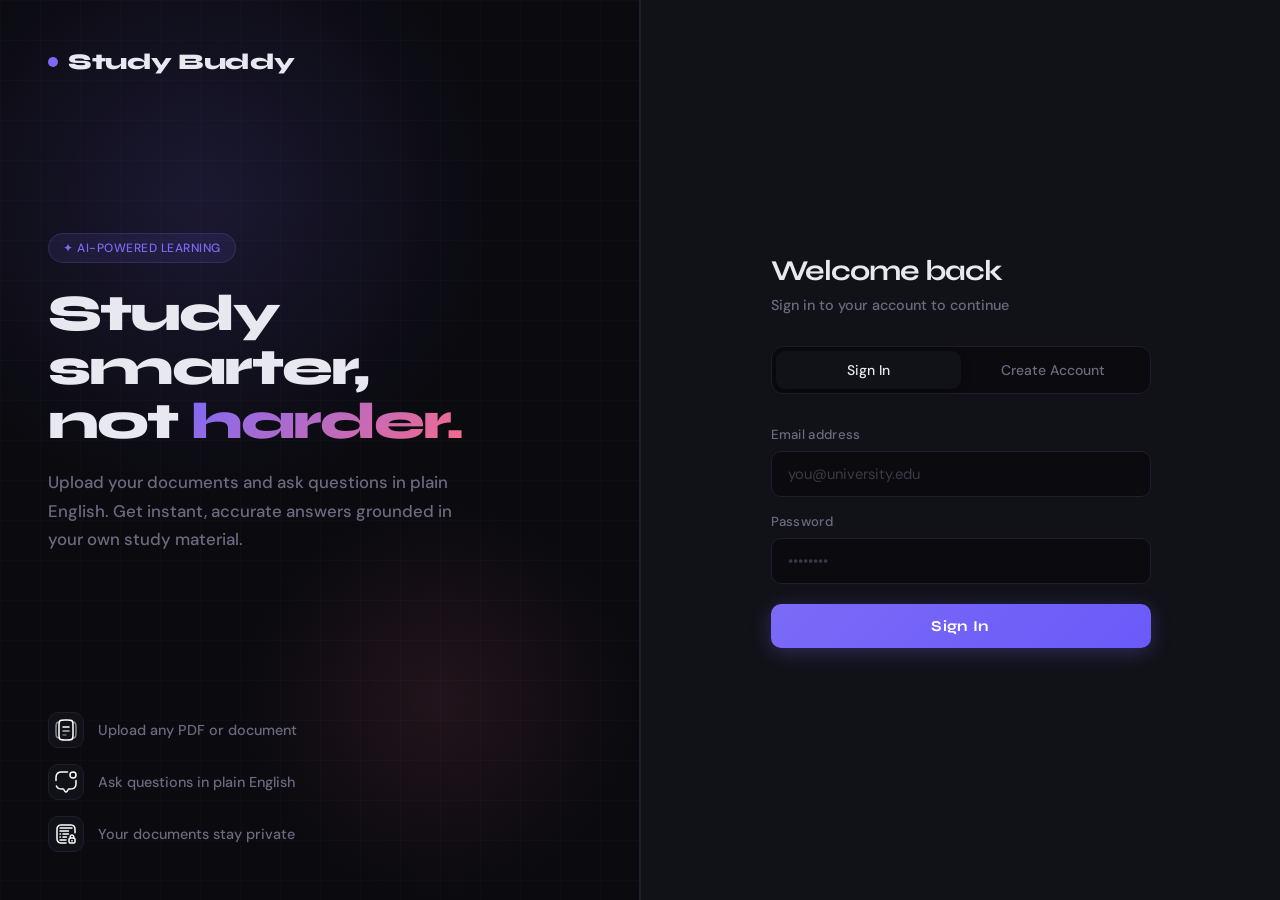
==== static/index.html @ 69e53f89 "Login / Signup page" ====
<!DOCTYPE html>
<html lang="en">
<head>
    <meta charset="UTF-8">
    <meta name="viewport" content="width=device-width, initial-scale=1.0">
    <title>Study Buddy — Learn Deeper</title>
    <link href="https://fonts.googleapis.com/css2?family=Syne:wght@400;600;700;800&family=DM+Sans:ital,wght@0,300;0,400;0,500;1,300&display=swap" rel="stylesheet">
    <style>
        :root {
            --bg: #0a0a0f;
            --surface: #111118;
            --border: #1e1e2e;
            --accent: #7c6af7;
            --accent2: #f76a8a;
            --text: #e8e8f0;
            --muted: #6b6b80;
            --success: #4ade80;
            --error: #f87171;
        }

        * { margin: 0; padding: 0; box-sizing: border-box; }

        body {
            background: var(--bg);
            color: var(--text);
            font-family: 'DM Sans', sans-serif;
            min-height: 100vh;
            display: flex;
            overflow: hidden;
        }

        /* LEFT PANEL */
        .left {
            flex: 1;
            display: flex;
            flex-direction: column;
            justify-content: space-between;
            padding: 48px;
            position: relative;
            overflow: hidden;
        }

        .left::before {
            content: '';
            position: absolute;
            width: 600px;
            height: 600px;
            background: radial-gradient(circle, rgba(124,106,247,0.15) 0%, transparent 70%);
            top: -100px;
            left: -100px;
            pointer-events: none;
        }

        .left::after {
            content: '';
            position: absolute;
            width: 400px;
            height: 400px;
            background: radial-gradient(circle, rgba(247,106,138,0.1) 0%, transparent 70%);
            bottom: 0;
            right: 0;
            pointer-events: none;
        }

        .logo {
            font-family: 'Syne', sans-serif;
            font-weight: 800;
            font-size: 1.4rem;
            letter-spacing: -0.5px;
            display: flex;
            align-items: center;
            gap: 10px;
            z-index: 1;
        }

        .logo-dot {
            width: 10px;
            height: 10px;
            background: var(--accent);
            border-radius: 50%;
            animation: pulse 2s ease-in-out infinite;
        }

        @keyframes pulse {
            0%, 100% { transform: scale(1); opacity: 1; }
            50% { transform: scale(1.4); opacity: 0.7; }
        }

        .hero {
            z-index: 1;
        }

        .hero-tag {
            display: inline-block;
            font-size: 0.75rem;
            font-weight: 500;
            color: var(--accent);
            background: rgba(124,106,247,0.1);
            border: 1px solid rgba(124,106,247,0.2);
            padding: 6px 14px;
            border-radius: 100px;
            margin-bottom: 24px;
            letter-spacing: 0.5px;
            text-transform: uppercase;
        }

        .hero h1 {
            font-family: 'Syne', sans-serif;
            font-weight: 800;
            font-size: clamp(2.5rem, 4vw, 3.8rem);
            line-height: 1.05;
            letter-spacing: -2px;
            margin-bottom: 20px;
        }

        .hero h1 span {
            background: linear-gradient(135deg, var(--accent), var(--accent2));
            -webkit-background-clip: text;
            -webkit-text-fill-color: transparent;
            background-clip: text;
        }

        .hero p {
            color: var(--muted);
            font-size: 1.05rem;
            line-height: 1.7;
            max-width: 420px;
            font-weight: 500;
        }

        .features {
            display: flex;
            flex-direction: column;
            gap: 16px;
            z-index: 1;
        }

        .feature {
            display: flex;
            align-items: center;
            gap: 14px;
            color: var(--muted);
            font-size: 0.9rem;
        }

        .feature span{
            color: var(--muted);
            font-size: 0.9rem;
            line-height: 1.7;
            max-width: 420px;
            font-weight: 500;
        }

        .feature-icon {
            width: 36px;
            height: 36px;
            background: var(--surface);
            border: 1px solid var(--border);
            border-radius: 10px;
            display: flex;
            align-items: center;
            justify-content: center;
            font-size: 1rem;
            flex-shrink: 0;
        }

        /* DIVIDER */
        .divider {
            width: 1px;
            background: var(--border);
        }

        /* RIGHT PANEL */
        .right {
            width: 50%;
            display: flex;
            align-items: center;
            justify-content: center;
            padding: 48px 40px;
            background: var(--surface);
            border-left: 1px solid var(--border);
        }

        .form-container {
            width: 100%;
            max-width: 380px;
            animation: fadeUp 0.5s ease forwards;
        }

        .form-title {
            font-family: 'Syne', sans-serif;
            font-weight: 700;
            font-size: 1.8rem;
            letter-spacing: -1px;
            margin-bottom: 8px;
        }

        .form-subtitle {
            color: var(--muted);
            font-size: 0.9rem;
            margin-bottom: 32px;
            font-weight: 500;
        }

        .tabs {
            display: flex;
            background: var(--bg);
            border-radius: 12px;
            padding: 4px;
            margin-bottom: 32px;
            border: 1px solid var(--border);
        }

        .tab {
            flex: 1;
            padding: 10px;
            text-align: center;
            font-size: 0.875rem;
            font-weight: 500;
            color: var(--muted);
            cursor: pointer;
            border-radius: 9px;
            transition: all 0.2s ease;
            font-family: 'DM Sans', sans-serif;
            border: none;
            background: none;
        }

        .tab.active {
            background: var(--surface);
            color: var(--text);
            box-shadow: 0 2px 8px rgba(0,0,0,0.3);
        }

        .form { display: flex; flex-direction: column; gap: 16px; }

        .field { display: flex; flex-direction: column; gap: 8px; }

        .field label {
            font-size: 0.825rem;
            font-weight: 500;
            color: var(--muted);
            letter-spacing: 0.3px;
        }

        .field input {
            background: var(--bg);
            border: 1px solid var(--border);
            border-radius: 10px;
            padding: 12px 16px;
            color: var(--text);
            font-family: 'DM Sans', sans-serif;
            font-size: 0.925rem;
            transition: all 0.2s ease;
            outline: none;
        }

        .field input:focus {
            border-color: var(--accent);
            box-shadow: 0 0 0 3px rgba(124,106,247,0.1);
        }

        .field input::placeholder { color: var(--muted); opacity: 0.5; }

        .btn {
            padding: 13px;
            border-radius: 10px;
            border: none;
            font-family: 'Syne', sans-serif;
            font-weight: 700;
            font-size: 0.95rem;
            cursor: pointer;
            transition: all 0.2s ease;
            margin-top: 4px;
            letter-spacing: 0.3px;
            width: 100%;
        }

        .btn-primary {
            background: linear-gradient(135deg, var(--accent), #6a5af9);
            color: white;
            box-shadow: 0 4px 20px rgba(124,106,247,0.3);
        }

        .btn-primary:hover {
            transform: translateY(-1px);
            box-shadow: 0 6px 24px rgba(124,106,247,0.4);
        }

        .btn-primary:active { transform: translateY(0); }
        .btn:disabled { opacity: 0.6; cursor: not-allowed; transform: none !important; }

        .message {
            padding: 12px 16px;
            border-radius: 10px;
            font-size: 0.875rem;
            display: none;
            align-items: center;
            gap: 10px;
            margin-bottom: 16px;
        }

        .message.error {
            background: rgba(248,113,113,0.1);
            border: 1px solid rgba(248,113,113,0.2);
            color: var(--error);
            display: flex;
        }

        .message.success {
            background: rgba(74,222,128,0.1);
            border: 1px solid rgba(74,222,128,0.2);
            color: var(--success);
            display: flex;
        }

        @keyframes spin { to { transform: rotate(360deg); } }

        .spinner {
            width: 16px;
            height: 16px;
            border: 2px solid rgba(255,255,255,0.3);
            border-top-color: white;
            border-radius: 50%;
            animation: spin 0.7s linear infinite;
            display: inline-block;
            margin-right: 8px;
            vertical-align: middle;
        }

        @keyframes fadeUp {
            from { opacity: 0; transform: translateY(16px); }
            to { opacity: 1; transform: translateY(0); }
        }

        .grid-bg {
            position: absolute;
            inset: 0;
            background-image:
                linear-gradient(rgba(124,106,247,0.03) 1px, transparent 1px),
                linear-gradient(90deg, rgba(124,106,247,0.03) 1px, transparent 1px);
            background-size: 40px 40px;
            pointer-events: none;
        }

        /* MOBILE */
        @media (max-width: 768px) {
            body {
                flex-direction: column;
                overflow: auto;
            }

            .left {
                padding: 32px 24px;
                min-height: auto;
                gap: 32px;
            }

            .hero h1 { font-size: 2.2rem; }

            .features { display: none; }

            .divider { width: 100%; height: 1px; }

            .right {
                width: 100%;
                border-left: none;
                border-top: 1px solid var(--border);
                padding: 32px 24px 48px;
                align-items: flex-start;
            }

            .form-container { max-width: 100%; }

            .field input { font-size: 16px; }
        }

        @media (max-width: 768px) {
        body {
            flex-direction: column;
            overflow: auto;
        }

        .left {
            width: 100%;
            min-height: auto;
            padding: 32px 24px;
            gap: 24px;
        }

        .hero h1 { font-size: 2.2rem; }

        .features { display: none; }

        .divider { width: 100%; height: 1px; }

        .right {
            width: 100%;
            border-left: none;
            border-top: 1px solid var(--border);
            padding: 32px 24px 48px;
            align-items: flex-start;
        }

        .form-container { max-width: 100%; }

        .field input { font-size: 16px; }
    }           

    </style>
</head>
<body>

<div class="left">
    <div class="grid-bg"></div>
    <div class="logo">
        <div class="logo-dot"></div>
        Study Buddy
    </div>

    <div class="hero">
        <div class="hero-tag">✦ AI-Powered Learning</div>
        <h1>Study smarter,<br>not <span>harder.</span></h1>
        <p>Upload your documents and ask questions in plain English. Get instant, accurate answers grounded in your own study material.</p>
    </div>

    <div class="features">
        <div class="feature">
            <div class="feature-icon">

                <svg xmlns="http://www.w3.org/2000/svg" width="24" height="24" viewBox="0 0 24 24"><g fill="none" stroke="#fff" stroke-width="1.5"><path d="M5 8c0-2.828 0-4.243.879-5.121C6.757 2 8.172 2 11 2h2c2.828 0 4.243 0 5.121.879C19 3.757 19 5.172 19 8v8c0 2.828 0 4.243-.879 5.121C17.243 22 15.828 22 13 22h-2c-2.828 0-4.243 0-5.121-.879C5 20.243 5 18.828 5 16z"/><path d="M5 4.076c-.975.096-1.631.313-2.121.803C2 5.757 2 7.172 2 10v4c0 2.828 0 4.243.879 5.121c.49.49 1.146.707 2.121.803M19 4.076c.975.096 1.631.313 2.121.803C22 5.757 22 7.172 22 10v4c0 2.828 0 4.243-.879 5.121c-.49.49-1.146.707-2.121.803" opacity="0.5"/><path stroke-linecap="round" d="M9 13h6" opacity="0.7"/><path stroke-linecap="round" d="M9 9h6"/><path stroke-linecap="round" d="M9 17h3" opacity="0.4"/></g></svg>

            </div>
            <span>Upload any PDF or document</span>
        </div>
        <div class="feature">
            <div class="feature-icon">

                <svg xmlns="http://www.w3.org/2000/svg" width="24" height="24" viewBox="0 0 24 24"><g fill="none"><path fill="#fff" d="m13.087 21.388l.645.382zm.542-.916l-.646-.382zm-3.258 0l-.645.382zm.542.916l.646-.382zM13.5 2.75a.75.75 0 0 0 0-1.5zm9.25 7.75a.75.75 0 0 0-1.5 0zm-21.5 0a.75.75 0 0 0 1.5 0zm1.824 5.126a.75.75 0 0 0-1.386.574zm4.716 3.365l-.013.75zm-2.703-.372l-.287.693zm16.532-2.706l.693.287zm-5.409 3.078l-.012-.75zm2.703-.372l.287.693zM4.388 2.737l-.392-.64zm-1.651 1.65l-.64-.391zM9.403 19.21l.377-.649zm4.33 2.56l.541-.916l-1.29-.764l-.543.916zm-4.007-.916l.542.916l1.29-.764l-.541-.916zm2.715.152a.52.52 0 0 1-.882 0l-1.291.764c.773 1.307 2.69 1.307 3.464 0zM10.5 2.75h3v-1.5h-3zm10.75 7.75v1h1.5v-1zM7.803 18.242c-1.256-.022-1.914-.102-2.43-.316L4.8 19.313c.805.334 1.721.408 2.977.43zM1.688 16.2A5.75 5.75 0 0 0 4.8 19.312l.574-1.386a4.25 4.25 0 0 1-2.3-2.3zm19.562-4.7c0 1.175 0 2.019-.046 2.685c-.045.659-.131 1.089-.277 1.441l1.385.574c.235-.566.338-1.178.389-1.913c.05-.729.049-1.632.049-2.787zm-5.027 8.241c1.256-.021 2.172-.095 2.977-.429l-.574-1.386c-.515.214-1.173.294-2.428.316zm4.704-4.115a4.25 4.25 0 0 1-2.3 2.3l.573 1.386a5.75 5.75 0 0 0 3.112-3.112zM10.5 1.25c-1.622 0-2.891 0-3.904.095c-1.023.098-1.862.3-2.6.752l.783 1.28c.464-.285 1.045-.451 1.96-.538c.924-.088 2.11-.089 3.761-.089zM2.75 10.5c0-1.651 0-2.837.089-3.762c.087-.914.253-1.495.537-1.959l-1.279-.783c-.452.738-.654 1.577-.752 2.6C1.25 7.61 1.25 8.878 1.25 10.5zm1.246-8.403a5.75 5.75 0 0 0-1.899 1.899l1.28.783a4.25 4.25 0 0 1 1.402-1.403zm7.02 17.993c-.202-.343-.38-.646-.554-.884a2.2 2.2 0 0 0-.682-.645l-.754 1.297c.047.028.112.078.224.232c.121.166.258.396.476.764zm-3.24-.349c.44.008.718.014.93.037c.198.022.275.054.32.08l.754-1.297a2.2 2.2 0 0 0-.909-.274c-.298-.033-.657-.038-1.069-.045zm6.498 1.113c.218-.367.355-.598.476-.764c.112-.154.177-.204.224-.232l-.754-1.297c-.29.17-.5.395-.682.645c-.173.238-.352.54-.555.884zm1.924-2.612c-.412.007-.771.012-1.069.045c-.311.035-.616.104-.909.274l.754 1.297c.045-.026.122-.058.32-.08c.212-.023.49-.03.93-.037z"/><circle cx="19" cy="5" r="3" stroke="#fff" stroke-width="1.5"/></g></svg>

            </div>
            <span>Ask questions in plain English</span>
        </div>
        <div class="feature">
            <div class="feature-icon">

                <svg xmlns="http://www.w3.org/2000/svg" width="24" height="24" viewBox="0 0 24 24"><path fill="#fff" d="M9.367 2.25h5.266c1.092 0 1.958 0 2.655.057c.714.058 1.317.18 1.869.46a4.75 4.75 0 0 1 2.075 2.077c.281.55.403 1.154.461 1.868c.057.697.057 1.563.057 2.655V10.8a.75.75 0 0 1-1.5 0V9.4c0-1.132 0-1.937-.052-2.566c-.05-.62-.147-1.005-.302-1.31a3.25 3.25 0 0 0-1.42-1.42c-.305-.155-.69-.251-1.31-.302c-.63-.051-1.434-.052-2.566-.052H9.4c-1.132 0-1.937 0-2.566.052c-.62.05-1.005.147-1.31.302a3.25 3.25 0 0 0-1.42 1.42c-.155.305-.251.69-.302 1.31c-.051.63-.052 1.434-.052 2.566v5.2c0 1.133 0 1.937.052 2.566c.05.62.147 1.005.302 1.31a3.25 3.25 0 0 0 1.42 1.42c.305.155.69.251 1.31.302c.63.051 1.434.052 2.566.052H12a.75.75 0 0 1 0 1.5H9.367c-1.092 0-1.958 0-2.655-.057c-.714-.058-1.317-.18-1.868-.46a4.75 4.75 0 0 1-2.076-2.076c-.281-.552-.403-1.155-.461-1.869c-.057-.697-.057-1.563-.057-2.655V9.367c0-1.092 0-1.958.057-2.655c.058-.714.18-1.317.46-1.868a4.75 4.75 0 0 1 2.077-2.076c.55-.281 1.154-.403 1.868-.461c.697-.057 1.563-.057 2.655-.057"/><path fill="#fff" d="M15.536 14.778c0-1.37 1.077-2.528 2.464-2.528s2.464 1.158 2.464 2.528v.732q.093.036.184.083c.386.204.694.526.885.915c.13.264.176.535.197.802c.02.252.02.557.02.907v.677c0 .35 0 .655-.02.907a2.2 2.2 0 0 1-.197.802c-.192.39-.5.711-.885.915a2 2 0 0 1-.797.211c-.247.021-.544.021-.88.021h-1.943c-.335 0-.632 0-.879-.02a2 2 0 0 1-.797-.212a2.06 2.06 0 0 1-.885-.915a2.2 2.2 0 0 1-.197-.802c-.02-.252-.02-.557-.02-.907v-.677c0-.35 0-.655.02-.907c.02-.267.068-.538.197-.802c.191-.39.5-.711.885-.915q.09-.048.184-.083zm1.5.583h1.928v-.583c0-.594-.457-1.028-.964-1.028s-.964.434-.964 1.028zm-.76 1.516c-.166.014-.212.036-.224.043a.56.56 0 0 0-.239.25a.8.8 0 0 0-.048.258a12 12 0 0 0-.015.816v.623c0 .385 0 .63.015.816c.014.178.038.237.048.258c.055.112.14.198.24.25c.011.007.057.03.223.044c.175.014.408.015.781.015h1.886c.373 0 .606 0 .781-.015c.166-.014.212-.037.224-.043a.56.56 0 0 0 .239-.25a.8.8 0 0 0 .048-.259c.015-.186.015-.431.015-.816v-.623c0-.385 0-.63-.015-.816a.8.8 0 0 0-.048-.258a.56.56 0 0 0-.24-.25c-.011-.007-.057-.03-.223-.043a10 10 0 0 0-.781-.016h-1.886c-.373 0-.606 0-.781.016"/><path fill="#fff" d="M18 17.75a.75.75 0 0 1 .75.75v.5a.75.75 0 0 1-1.5 0v-.5a.75.75 0 0 1 .75-.75M5.25 6A.75.75 0 0 1 6 5.25h12a.75.75 0 0 1 0 1.5H6A.75.75 0 0 1 5.25 6m0 3A.75.75 0 0 1 6 8.25h8.5a.75.75 0 0 1 0 1.5H6A.75.75 0 0 1 5.25 9m0 3a.75.75 0 0 1 .75-.75h.5a.75.75 0 0 1 0 1.5H6a.75.75 0 0 1-.75-.75m0 3a.75.75 0 0 1 .75-.75h.5a.75.75 0 0 1 0 1.5H6a.75.75 0 0 1-.75-.75m3-3a.75.75 0 0 1 .75-.75h5.5a.75.75 0 0 1 0 1.5H9a.75.75 0 0 1-.75-.75m0 3a.75.75 0 0 1 .75-.75h3.5a.75.75 0 0 1 0 1.5H9a.75.75 0 0 1-.75-.75m-3 3a.75.75 0 0 1 .75-.75h6a.75.75 0 0 1 0 1.5H6a.75.75 0 0 1-.75-.75"/></svg>

            </div>
            <span>Your documents stay private</span>
        </div>
    </div>
</div>

<div class="divider"></div>

<div class="right">
    <div class="form-container">
        <h2 class="form-title" id="formTitle">Welcome back</h2>
        <p class="form-subtitle" id="formSubtitle">Sign in to your account to continue</p>

        <div class="tabs">
            <button class="tab active" onclick="switchTab('login')">Sign In</button>
            <button class="tab" onclick="switchTab('signup')">Create Account</button>
        </div>

        <div id="message" class="message"></div>

        <form class="form" onsubmit="handleSubmit(event)">
            <div class="field">
                <label>Email address</label>
                <input type="email" id="email" placeholder="you@university.edu" required autocomplete="email" />
            </div>
            <div class="field">
                <label>Password</label>
                <input type="password" id="password" placeholder="••••••••" required autocomplete="current-password" />
            </div>
            <button type="submit" class="btn btn-primary" id="submitBtn">Sign In</button>
        </form>
    </div>
</div>

<script>
    const API = 'http://127.0.0.1:8000';
    let currentTab = 'login';

    function switchTab(tab) {
        currentTab = tab;
        document.querySelectorAll('.tab')[0].classList.toggle('active', tab === 'login');
        document.querySelectorAll('.tab')[1].classList.toggle('active', tab === 'signup');
        document.getElementById('formTitle').textContent = tab === 'login' ? 'Welcome back' : 'Create account';
        document.getElementById('formSubtitle').textContent = tab === 'login' ? 'Sign in to your account to continue' : 'Start learning smarter today';
        document.getElementById('submitBtn').textContent = tab === 'login' ? 'Sign In' : 'Create Account';
        hideMessage();
    }

    function showMessage(text, type) {
        const el = document.getElementById('message');
        el.textContent = text;
        el.className = `message ${type}`;
    }

    function hideMessage() {
        document.getElementById('message').className = 'message';
    }

    function setLoading(loading) {
        const btn = document.getElementById('submitBtn');
        btn.disabled = loading;
        btn.innerHTML = loading ? '<span class="spinner"></span> Please wait...' : (currentTab === 'login' ? 'Sign In' : 'Create Account');
    }

    async function handleSubmit(e) {
        e.preventDefault();
        hideMessage();
        const email = document.getElementById('email').value;
        const password = document.getElementById('password').value;
        setLoading(true);
        try {
            const endpoint = currentTab === 'login' ? '/auth/login' : '/auth/signup';
            const res = await fetch(`${API}${endpoint}`, {
                method: 'POST',
                headers: { 'Content-Type': 'application/json' },
                body: JSON.stringify({ email, password })
            });
            const data = await res.json();
            if (!res.ok) { showMessage(data.detail || 'Something went wrong', 'error'); return; }
            if (currentTab === 'login') {
                localStorage.setItem('token', data.access_token);
                localStorage.setItem('user_id', data.user_id);
                showMessage('Login successful! Redirecting...', 'success');
                setTimeout(() => window.location.href = '/static/dashboard.html', 1000);
            } else {
                showMessage('Account created! You can now sign in.', 'success');
                setTimeout(() => switchTab('login'), 1500);
            }
        } catch (err) {
            showMessage('Could not connect to server', 'error');
        } finally {
            setLoading(false);
        }
    }

    if (localStorage.getItem('token')) window.location.href = '/static/dashboard.html';
</script>

</body>
</html>
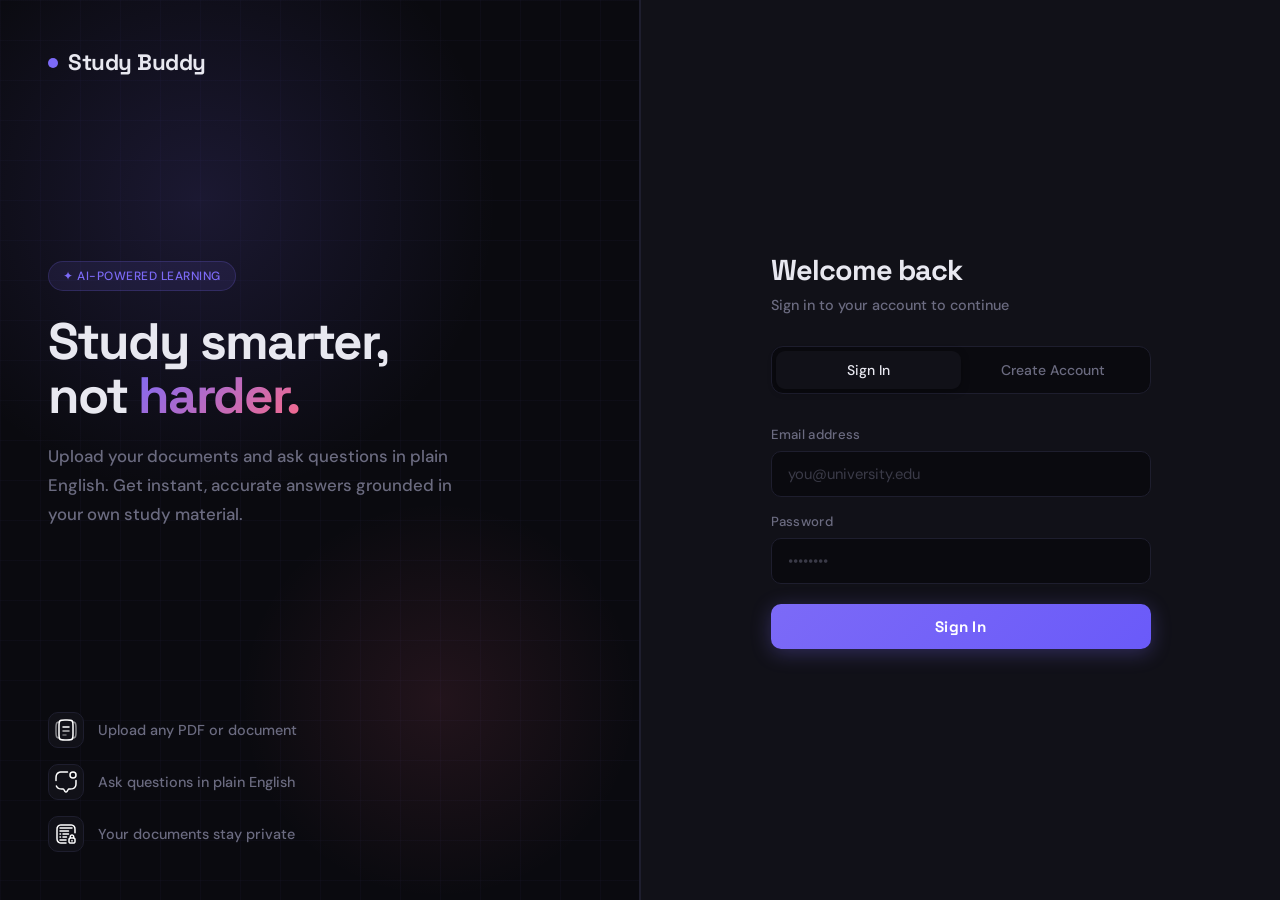
==== commit b668b721: "Working docs upload" ====
--- a/static/index.html
+++ b/static/index.html
@@ -5,6 +5,9 @@
     <meta name="viewport" content="width=device-width, initial-scale=1.0">
     <title>Study Buddy — Learn Deeper</title>
     <link href="https://fonts.googleapis.com/css2?family=Syne:wght@400;600;700;800&family=DM+Sans:ital,wght@0,300;0,400;0,500;1,300&display=swap" rel="stylesheet">
+    <link href="https://fonts.googleapis.com/css2?family=Space+Grotesk:wght@300..700&display=swap" rel="stylesheet">
+    <link href="https://fonts.googleapis.com/css2?family=Plus+Jakarta+Sans:ital,wght@0,200..800;1,200..800&display=swap" rel="stylesheet">
+
     <style>
         :root {
             --bg: #0a0a0f;
@@ -63,7 +66,7 @@
         }
 
         .logo {
-            font-family: 'Syne', sans-serif;
+            font-family: 'Space Grotesk', sans-serif;
             font-weight: 800;
             font-size: 1.4rem;
             letter-spacing: -0.5px;
@@ -105,7 +108,7 @@
         }
 
         .hero h1 {
-            font-family: 'Syne', sans-serif;
+            font-family: 'Space Grotesk', sans-serif;
             font-weight: 800;
             font-size: clamp(2.5rem, 4vw, 3.8rem);
             line-height: 1.05;
@@ -188,7 +191,7 @@
         }
 
         .form-title {
-            font-family: 'Syne', sans-serif;
+            font-family: 'Space Grotesk', sans-serif;
             font-weight: 700;
             font-size: 1.8rem;
             letter-spacing: -1px;
@@ -266,7 +269,7 @@
             padding: 13px;
             border-radius: 10px;
             border: none;
-            font-family: 'Syne', sans-serif;
+            font-family: 'Space Grotesk', sans-serif;
             font-weight: 700;
             font-size: 0.95rem;
             cursor: pointer;
@@ -517,7 +520,7 @@
         const password = document.getElementById('password').value;
         setLoading(true);
         try {
-            const endpoint = currentTab === 'login' ? '/auth/login' : '/auth/signup';
+            const endpoint = currentTab === 'login' ? '/auth/signin' : '/auth/signup';
             const res = await fetch(`${API}${endpoint}`, {
                 method: 'POST',
                 headers: { 'Content-Type': 'application/json' },
@@ -526,6 +529,7 @@
             const data = await res.json();
             if (!res.ok) { showMessage(data.detail || 'Something went wrong', 'error'); return; }
             if (currentTab === 'login') {
+                console.log('Login response:', data)
                 localStorage.setItem('token', data.access_token);
                 localStorage.setItem('user_id', data.user_id);
                 showMessage('Login successful! Redirecting...', 'success');
@@ -542,6 +546,7 @@
     }
 
     if (localStorage.getItem('token')) window.location.href = '/static/dashboard.html';
+
 </script>
 
 </body>
